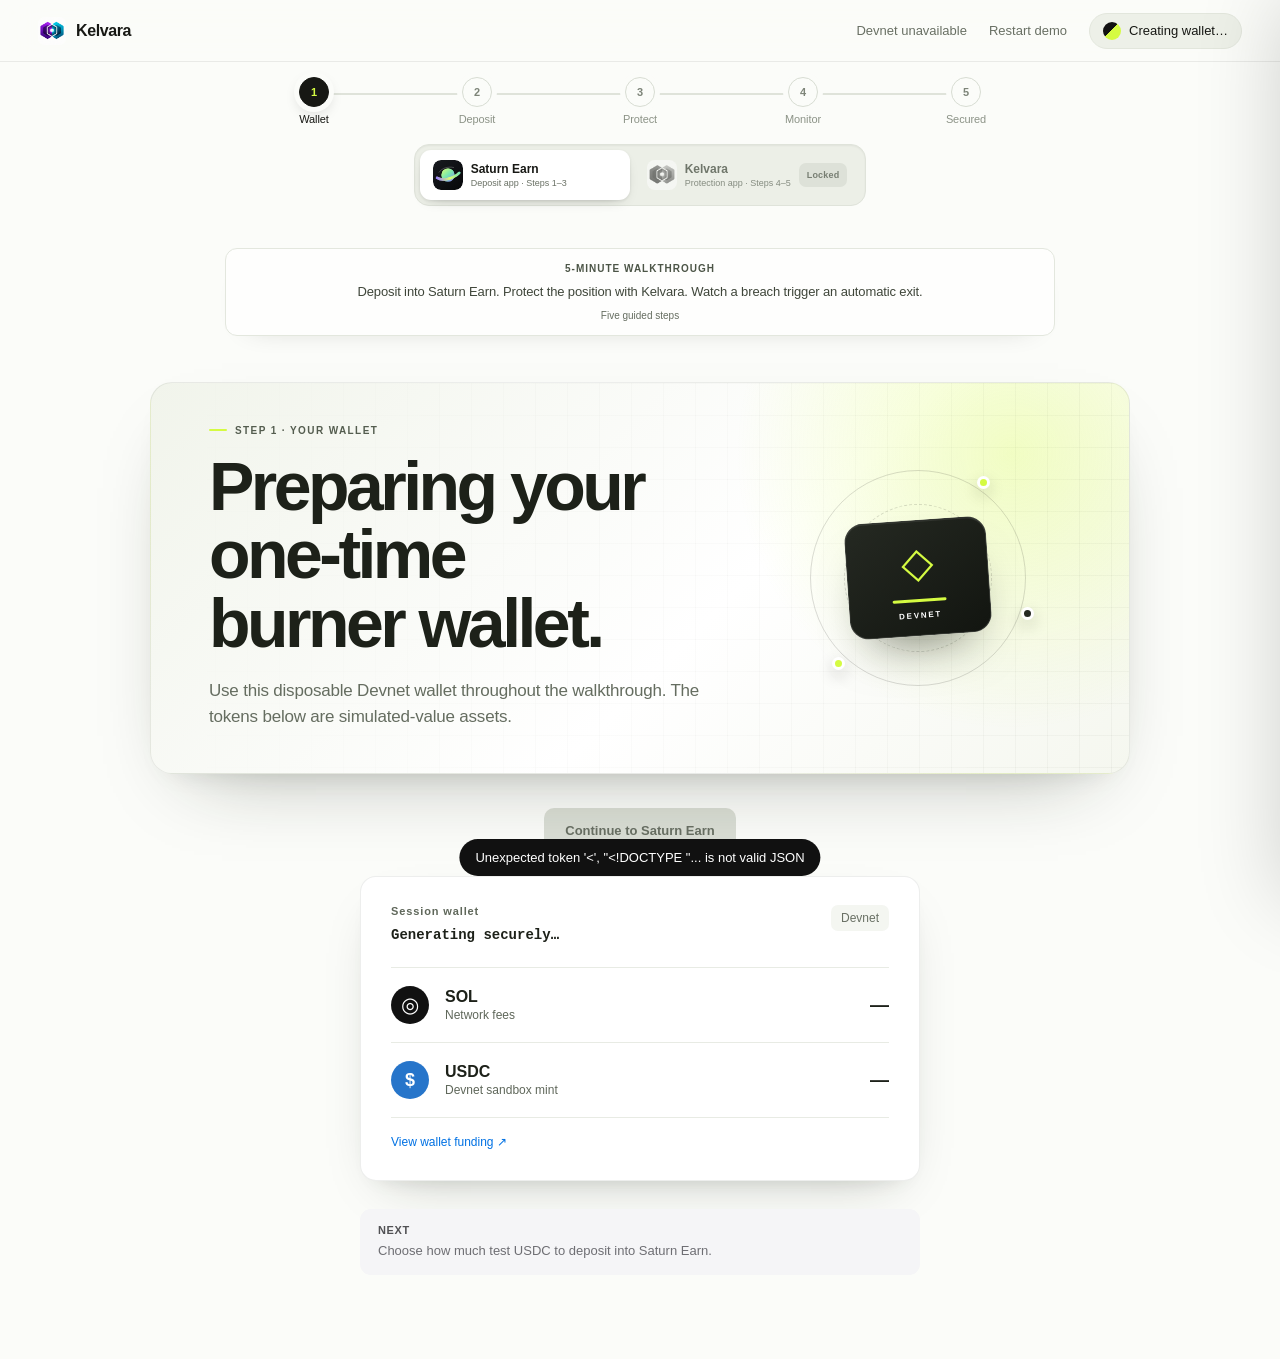
==== demo/index.html @ 3e7f5e69 "feat: integrate Devnet demo and launch app" ====
<!doctype html>
<html lang="en">
<head>
  <meta charset="utf-8"><meta name="viewport" content="width=device-width,initial-scale=1">
  <title>Kelvara — Live Devnet Journey</title>
  <link rel="stylesheet" href="./styles.css"><script src="./solana-web3.js"></script>
</head>
<body>
<header class="topbar">
  <a class="wordmark" href="../" aria-label="Kelvara home"><img class="kelvara-mark" src="./kelvara-icon.png" alt=""><span>Kelvara</span></a>
  <div class="top-actions"><span id="health" class="network"><i></i> Connecting</span><button id="reset" class="quiet">Restart demo</button><button id="wallet-chip" class="wallet-chip" disabled><span class="avatar"></span><span id="chip-address">Creating wallet…</span></button></div>
</header>
<div class="journey" style="--progress:0%"><div class="progress-rail" aria-hidden="true"><i></i></div><span class="journey-step active" data-step="wallet"><em>1</em><b>Wallet</b></span><span class="journey-step" data-step="earn"><em>2</em><b>Deposit</b></span><span class="journey-step" data-step="protect"><em>3</em><b>Protect</b></span><span class="journey-step" data-step="monitor"><em>4</em><b>Monitor</b></span><span class="journey-step" data-step="secured"><em>5</em><b>Secured</b></span></div>
<div class="app-switcher" aria-label="Switch mini app"><button class="app-switch active" data-app="saturn"><img src="./saturn-mark.svg" alt=""><span><b>Saturn Earn</b><small>Deposit app · Steps 1–3</small></span></button><button class="app-switch" data-app="kelvara" disabled><img src="./kelvara-icon.png" alt=""><span><b>Kelvara</b><small>Protection app · Steps 4–5</small></span><i class="switch-lock" aria-label="Locked until deposit">Locked</i></button></div>
<main>
  <section id="stage-wallet" class="stage active">
    <div class="journey-intro"><span>5-minute walkthrough</span><strong>Deposit into Saturn Earn. Protect the position with Kelvara. Watch a breach trigger an automatic exit.</strong><small>Five guided steps</small></div>
    <div class="wallet-hero"><div class="wallet-hero-copy"><div class="eyebrow">STEP 1 · YOUR WALLET</div><h1 id="wallet-title">Preparing your one-time<br>burner wallet.</h1><p id="wallet-lead" class="lead">Use this disposable Devnet wallet throughout the walkthrough. The tokens below are simulated-value assets.</p></div><div class="hero-visual" aria-hidden="true"><div class="visual-orbit orbit-one"></div><div class="visual-orbit orbit-two"></div><div class="wallet-glyph"><span class="glyph-shield">◇</span><i></i><b>DEVNET</b></div><span class="visual-node node-one"></span><span class="visual-node node-two"></span><span class="visual-node node-three"></span></div></div>
    <button id="continue" class="primary wallet-continue" disabled>Continue to Saturn Earn</button>
    <div class="wallet-preview panel">
      <div class="panel-top"><div><span class="label">Session wallet</span><strong id="wallet-address">Generating securely…</strong></div><span class="pill">Devnet</span></div>
      <div class="asset-list"><div class="asset"><span class="token sol">◎</span><div><strong>SOL</strong><small>Network fees</small></div><b id="sol-balance">—</b></div><div class="asset"><span class="token usdc">$</span><div><strong>USDC</strong><small>Devnet sandbox mint</small></div><b id="usdc-balance">—</b></div></div>
      <div class="truth-note"><a id="funding-proof" target="_blank" rel="noopener">View wallet funding ↗</a></div>
    </div>
    <div class="step-guide"><span>Next</span><p>Choose how much test USDC to deposit into Saturn Earn.</p></div>

  </section>

  <section id="stage-earn" class="stage">
    <div class="app-shell saturn">
      <nav><div class="saturn-brand"><img src="./saturn-mark.svg" alt="">Saturn Earn</div><span class="nav-wallet"><span id="saturn-address"></span> · Devnet</span></nav>
      <div class="product-grid"><div class="product-copy"><div class="eyebrow">STEP 2 · CHOOSE A VAULT</div><h1>Put your USDC<br>to work.</h1><p class="lead">Pick an amount. You will review it once before depositing.</p><div class="vault-item"><img src="./saturn-mark.svg" alt=""><div><span>NEW</span><strong>Saturn USDC Earn</strong><small>Flexible vault · simulated yield</small></div><b>7.2%<small>APY</small></b></div><div class="stats"><div><b>7.2%</b><span>Net APY</span></div><div><b>Anytime</b><span>Exit</span></div><div><b>USDC</b><span>Asset</span></div></div><div class="step-guide inline"><span>Next</span><p>Choose your deposit. Kelvara protection comes after.</p></div></div>
      <div class="deposit-card panel"><div class="panel-top"><span class="label">You deposit</span><button id="max" class="text-button">Use max</button></div><div class="amount-row"><input id="deposit-amount" type="number" min="1" max="1000" step="1" value="750"><span>USDC</span></div><div class="balance-line"><span>Available</span><b id="available-usdc">—</b></div><button id="deposit" class="primary full">Review deposit</button><div class="action-explainer"><strong>One signature</strong><p>Moves this amount into the Saturn demo vault. Protection is added separately.</p></div></div></div>
    </div>
  </section>

  <section id="stage-naked" class="stage">
    <div class="saturn-position app-shell saturn"><nav><div class="saturn-brand"><img src="./saturn-mark.svg" alt="">Saturn Earn</div><span class="nav-wallet"><span id="position-wallet-address"></span> · Devnet</span></nav><div class="saturn-position-body"><div class="position-success"><span class="success-ring">✓</span><div><div class="eyebrow">SATURN EARN · POSITION</div><h2>Deposit confirmed</h2><a id="deposit-proof" target="_blank" rel="noopener">View transaction ↗</a></div></div><div class="saturn-position-card panel"><div class="position-head"><div><img class="protocol-logo" src="./saturn-mark.svg" alt=""><span><strong>USDC Earn</strong><small>Flexible vault · Devnet</small></span></div><span class="pill green">Earning</span></div><div class="position-metrics"><div><span>Position</span><b><span id="position-value">750.00</span> USDC</b></div><div><span>Expected APY</span><b>7.2%</b></div><div><span>Protection</span><b>Not added</b></div></div></div><div class="protection-recommendation"><img src="./kelvara-icon.png" alt=""><div><strong>Optional protection</strong><p>Monitor this position and return protected USDC if Saturn’s authority changes.</p></div><button id="skip-protection" class="text-button">Maybe later</button><button id="open-kelvara" class="quiet-button">Open Kelvara</button></div></div></div>
  </section>

  <section id="stage-kelvara" class="stage">
    <div class="app-shell kelvara-app"><aside><div class="wordmark"><img class="kelvara-mark" src="./kelvara-icon.png" alt=""><span>Kelvara</span></div><button class="kelvara-nav selected" data-view="overview">Overview</button><button class="kelvara-nav" data-view="positions">Positions <span class="nav-count">1</span></button><button class="kelvara-nav" data-view="rules">Rules <span class="nav-count">1</span></button><button class="kelvara-nav" data-view="activity">Activity</button><div class="aside-foot">Devnet · Connected</div></aside>
      <div class="kelvara-main"><header><div><span class="eyebrow">CONNECTED PORTFOLIO</span><h2 id="kelvara-view-title">Overview</h2></div><button class="connected" id="kelvara-wallet-button"><i></i><span id="kelvara-address"></span></button></header>
      <div class="kelvara-view active" data-view-panel="overview">
        <div class="portfolio-summary"><div class="summary-primary"><span>Portfolio value</span><strong id="portfolio-value">750.00 USDC</strong><small>1 protocol position on Devnet</small></div><div class="summary-stat"><span>Protected</span><strong id="overview-protected">0.00 USDC</strong></div><div class="summary-stat"><span>Unprotected</span><strong id="overview-unprotected">750.00 USDC</strong></div></div>
        <div class="section-heading"><div><h3>Position discovery</h3><p>Kelvara scans this connected wallet for supported DeFi positions.</p></div><span class="sync-state"><i></i> Synced</span></div>
        <button class="discovered-row" data-open-view="positions"><span class="protocol-cell"><img src="./saturn-mark.svg" alt=""><span><strong>Saturn Earn</strong><small>USDC vault · Devnet</small></span></span><span><small>Balance</small><b id="overview-position-value">750.00 USDC</b></span><span><small>APY</small><b>7.2%</b></span><span id="protect-status" class="pill amber">Unprotected</span><b aria-hidden="true">›</b></button>
        <div id="protection-ready" class="protection-ready hidden"><div><strong>Protection is active.</strong><p>Your rule and exit permission are ready.</p></div><button id="watch-position" class="primary">Watch it in action</button></div>
      </div>
      <div class="kelvara-view" data-view-panel="positions"><div class="section-heading"><div><h3>Discovered positions</h3><p>Positions found in your connected Devnet wallet.</p></div><span class="sync-state"><i></i> 1 found</span></div><article class="position-record panel" data-position-record><div class="position-record-head"><span class="protocol-cell"><img src="./saturn-mark.svg" alt=""><span><strong>Saturn USDC Earn</strong><small>Flexible USDC vault</small></span></span><span id="position-view-status" class="pill amber">Not protected</span></div><div class="position-grid"><div><span>Deposited</span><b id="position-view-amount">750.00 USDC</b></div><div><span>Expected APY</span><b>7.2%</b></div><div><span>Network</span><b>Devnet</b></div><div><span>Wallet</span><b id="position-owner">—</b></div></div><div class="position-action"><div><strong id="protection-state-copy">No protection rule</strong><p>Protect this position against a confirmed authority change.</p></div><button id="activate" class="primary">Activate protection</button></div></article></div>
      <div class="kelvara-view" data-view-panel="rules"><div class="section-heading"><div><h3>Protection rules</h3><p>Conditions Kelvara monitors for your positions.</p></div><span class="pill amber" id="rules-count-state">Draft</span></div><div class="rule-explainer"><strong>What this rule means</strong><p>Saturn has a special authority that can change how its vault works. Kelvara remembers the authority you trusted. If that address changes, Kelvara treats it as danger and returns your full protected deposit.</p></div><div class="rule-record panel"><div class="rule-record-head"><span><i class="rule-dot"></i><span><strong>Authority integrity</strong><small>Saturn USDC Earn</small></span></span><b id="rule-status">Not active</b></div><dl><div><dt>Trigger</dt><dd>Saturn’s current authority no longer matches the trusted address below.</dd></div><div><dt>Monitored authority address</dt><dd><code id="rule-authority">—</code></dd></div><div><dt>Action</dt><dd>Return the full protected USDC amount to your connected wallet.</dd></div><div><dt>Network</dt><dd>Solana Devnet</dd></div></dl><div class="rule-flow"><span>Monitor on-chain</span><i>→</i><span>Confirm change</span><i>→</i><span>Execute exit</span></div></div></div>
      <div class="kelvara-view" data-view-panel="activity"><div class="section-heading"><div><h3>On-chain activity</h3><p>Confirmed transactions for this Devnet burner wallet.</p></div><span id="kelvara-activity-source">Select to load from Solana</span></div><div class="activity-surface panel"><div id="kelvara-activity-list"><p class="empty-activity">Loading confirmed Devnet transactions…</p></div></div></div>
      </div>
    </div>
  </section>

  <section id="stage-protection-review" class="stage protection-review-stage">
    <div class="protection-verifier">
      <img src="./kelvara-icon.png" alt="Kelvara">
      <div class="eyebrow">KELVARA · VERIFY BEFORE SIGNING</div>
      <h1>Confirm what protection<br>will authorize.</h1>
      <p class="lead">Kelvara checks the transaction terms before your wallet signs the encoded Solana transactions.</p>
      <div class="verifier-card panel">
        <div><span>Connected wallet</span><code id="review-connected-wallet">—</code></div>
        <div><span>Position activated</span><b id="review-protected-amount">750.00 USDC</b></div>
        <div><span>Return transaction amount</span><b id="review-return-amount">750.00 USDC</b></div>
        <div><span>Protection duration</span><b>12 months or until you revoke it</b></div>
        <div><span>12-month fee · paid from wallet balance</span><b id="review-fee">7.50 USDC</b></div>
        <div><span>Return wallet</span><code id="review-return-wallet">—</code></div>
        <div><span>Fee treasury</span><a id="review-treasury" target="_blank" rel="noopener">—</a></div>
      </div>
      <div class="verifier-note"><strong>Durable-nonce exit permission</strong><p>Your wallet also pre-signs a specific evacuation transaction. Kelvara can use it only for this position after the monitored rule is breached. The fee transfer is visible in the activation transaction.</p></div>
      <div class="verifier-actions"><button id="cancel-protection" class="quiet-button">Back</button><button id="continue-protection-signing" class="primary">Continue to wallet signature</button></div>
    </div>
  </section>

  <section id="stage-monitor" class="stage timeline-stage">
    <div class="timeline-shell">
      <div class="eyebrow">STEP 4 · MONITORING</div><h1>Your position grows.<br>Kelvara watches.</h1><p class="lead">Each second represents one day. Yield is simulated; the monitoring check is live on Devnet.</p>
      <div class="live-position panel"><div class="timeline-head"><span class="live-dot"><i></i> Monitoring live</span><span id="timeline-day">Day 1</span></div><div class="growth-value"><span id="timeline-value">750.00</span> <small>USDC</small></div><div class="growth-track"><i id="growth-fill"></i></div><div class="timeline-facts"><span><small>Amount protected</small><b id="timeline-principal">750.00 USDC</b></span><span><small>Simulated earnings</small><b id="timeline-yield">+0.00 USDC</b></span><span><small>Saturn status</small><b id="timeline-check">All checks passed</b></span></div></div>
      <div class="monitor-note"><span class="scan-icon">⌁</span><p><strong>You can leave your wallet offline.</strong> The exit activates only if Saturn breaks a monitored rule.</p></div>
    </div>
  </section>

  <section id="stage-incident" class="stage incident-stage">
    <div class="incident-shell"><img class="incident-brand" src="./kelvara-icon.png" alt="Kelvara"><div class="eyebrow danger">SATURN CHANGED ON-CHAIN</div><h1 id="incident-title">A new authority can control the vault.</h1><p id="incident-explanation" class="lead">This was not part of your original deposit. Team did not announce the authority change. Kelvara marked the position unsafe and used your pre-approved exit.</p><div class="incident-evidence"><span><small>Event time</small><b id="incident-time">—</b></span><span><small>Transaction hash</small><code id="incident-hash">—</code></span></div><div class="change-card panel"><div><span>Before</span><b>Known authority</b><code id="known-authority">—</code></div><i>→</i><div><span>Now</span><b class="danger-text">Unexpected authority</b><code id="unexpected-authority">—</code></div></div><small class="scenario-note">Verified from the Devnet scenario capsule.</small><a id="incident-proof" target="_blank" rel="noopener">Verify change ↗</a><button id="open-breach" class="primary">See where your funds went</button></div>
  </section>

  <section id="stage-breach" class="stage breach-stage">
    <div class="breach-shell"><img class="incident-brand secured-brand" src="./kelvara-icon.png" alt="Kelvara"><div class="eyebrow">KELVARA · EXIT COMPLETE</div><h1>Your protected funds<br>are back.</h1><p class="lead">Kelvara detected the change and returned your full protected amount. You did not need to reconnect or sign again.</p><div class="proof-grid"><div class="proof-card"><span>Why Kelvara acted</span><strong id="breach-name">Authority changed</strong><a id="breach-signature" target="_blank" rel="noopener">Detection proof ↗</a></div><div class="proof-card"><span>Returned</span><strong id="secured-amount">750.00 USDC</strong><a id="evacuation-signature" target="_blank" rel="noopener">Exit proof ↗</a></div></div><div class="plain-proof"><strong>No fee was taken during the exit.</strong><p>You paid once when protection started. The full protected amount returned to your wallet.</p></div><button id="reveal-wallet" class="primary">Show my wallet balance</button><div id="returned-wallet" class="returned-wallet hidden"><span class="token usdc">$</span><div><small>Back in your wallet</small><strong id="returned-balance">—</strong><span id="returned-address">—</span></div></div></div>
  </section>
</main>

<aside id="wallet-drawer" class="drawer" aria-hidden="true"><div class="drawer-head"><div><div class="drawer-wallet"><span class="avatar"></span><span><small>THIRD-PARTY SOLANA WALLET</small><b id="drawer-wallet-id">…</b></span></div><h2>Transaction request</h2></div><button id="close-drawer" class="icon-button">×</button></div><div id="drawer-body"></div><div class="drawer-footer"><button id="sign" class="primary full">Confirm</button><p>This wallet signs bytes supplied by the requesting app.</p></div></aside><div id="scrim" class="scrim"></div>
<div id="toast" class="toast"></div>
<script type="module" src="./app.js"></script>
</body></html>
---- demo/styles.css ----
:root{--black:#1d1d1f;--muted:#6e6e73;--line:#d2d2d7;--surface:#f5f5f7;--blue:#0071e3;--blue2:#0077ed;--green:#24a148;--red:#d70015;--amber:#9a6700;--shadow:0 18px 60px rgba(0,0,0,.1);font-family:-apple-system,BlinkMacSystemFont,"SF Pro Text","Helvetica Neue",Arial,sans-serif;color:var(--black);background:#fff;font-synthesis:none}*{box-sizing:border-box}html,body{margin:0;min-height:100%;background:#fff;-webkit-font-smoothing:antialiased}button,input,select{font:inherit}button{cursor:pointer}.topbar{height:56px;display:flex;align-items:center;justify-content:space-between;padding:0 32px;border-bottom:1px solid rgba(0,0,0,.08);background:rgba(255,255,255,.84);backdrop-filter:saturate(180%) blur(20px);position:sticky;top:0;z-index:20}.wordmark{display:flex;align-items:center;gap:10px;color:var(--black);font-weight:600;text-decoration:none;letter-spacing:-.02em}.mark{display:grid;place-items:center;width:28px;height:28px;border-radius:8px;background:#111;color:#d5fb42;font-weight:700;font-size:14px}.top-actions{display:flex;align-items:center;gap:12px}.network,.wallet-chip,.quiet{border:0;background:none;color:var(--muted);font-size:13px}.network{display:flex;align-items:center;gap:7px}.network i,.connected i{width:7px;height:7px;border-radius:50%;background:#a1a1a6}.network.live i,.connected i{background:var(--green);box-shadow:0 0 0 4px rgba(36,161,72,.12)}.wallet-chip{display:flex;align-items:center;gap:8px;padding:7px 12px;background:var(--surface);border-radius:999px;color:var(--black)}.avatar{width:18px;height:18px;border-radius:50%;background:linear-gradient(135deg,#111 0 45%,#d5fb42 45%)}.journey{height:48px;display:flex;align-items:center;justify-content:center;gap:12px;border-bottom:1px solid #eee;background:#fff}.journey-step{font-size:12px;color:#6e6e73;display:flex;gap:6px;align-items:center}.journey-step b{font-weight:500}.journey-step.active,.journey-step.done{color:var(--black)}.journey-step.done{color:var(--green)}.journey>i{width:36px;height:1px;background:#ddd}.app-switcher{display:flex;justify-content:center;gap:8px;padding:10px 16px;border-bottom:1px solid #eee;background:#fafafa}.app-switch{display:flex;align-items:center;gap:8px;padding:7px 14px;border:1px solid #d8d8dc;border-radius:999px;background:#fff;color:#6e6e73;font-size:12px}.app-switch img{width:20px;height:20px;border-radius:6px}.app-switch small{color:#929298}.app-switch.active{border-color:#1d1d1f;background:#1d1d1f;color:#fff}.app-switch:disabled{opacity:.42;cursor:not-allowed}.stage{display:none;min-height:calc(100vh - 154px);padding:76px 24px}.stage.active{display:block;animation:enter .45s cubic-bezier(.22,.61,.36,1)}@keyframes enter{from{opacity:0;transform:translateY(12px)}to{opacity:1;transform:none}}#stage-wallet{text-align:center}.eyebrow{font-size:12px;font-weight:600;letter-spacing:.08em;color:var(--muted);margin-bottom:14px}.eyebrow.danger{color:var(--red)}h1{font-size:clamp(44px,6vw,72px);line-height:1.02;letter-spacing:-.045em;margin:0;font-weight:650}h2{font-size:32px;letter-spacing:-.035em;margin:0}.lead{font-size:19px;line-height:1.5;color:var(--muted);max-width:620px;margin:22px auto 40px;letter-spacing:-.012em}.panel{background:#fff;border-radius:20px;box-shadow:var(--shadow);border:1px solid rgba(0,0,0,.06)}.wallet-preview{width:min(560px,100%);margin:0 auto 28px;text-align:left;padding:26px}.panel-top,.position-head{display:flex;justify-content:space-between;align-items:flex-start}.label{display:block;font-size:11px;font-weight:600;letter-spacing:.08em;color:var(--muted);margin-bottom:8px}.panel-top strong{font-family:"SFMono-Regular",Consolas,monospace;font-size:14px}.pill{font-size:12px;padding:6px 10px;border-radius:999px;background:var(--surface);color:var(--muted)}.pill.green{background:#e8f8ed;color:#147a34}.pill.amber{background:#fff4ce;color:var(--amber)}.asset-list{border-top:1px solid #eee;margin-top:24px}.asset{display:grid;grid-template-columns:42px 1fr auto;gap:12px;align-items:center;padding:18px 0;border-bottom:1px solid #eee}.token{width:38px;height:38px;border-radius:50%;display:grid;place-items:center;font-weight:600}.token.sol{background:#111;color:#fff;font-size:21px}.token.usdc{background:#2775ca;color:#fff;font-size:18px}.asset strong,.asset small{display:block}.asset small{font-size:12px;color:var(--muted);margin-top:2px}.asset>b{font-size:19px}.truth-note{font-size:12px;line-height:1.45;color:var(--muted);padding-top:16px}.primary,.attack{border:0;border-radius:999px;padding:13px 22px;background:var(--blue);color:#fff;font-weight:500;transition:.2s transform,.2s background}.primary:hover{background:var(--blue2);transform:translateY(-1px)}.primary:disabled{opacity:.62;cursor:not-allowed;transform:none}.full{width:100%}.app-shell{width:min(1180px,100%);margin:auto;border:1px solid #ddd;border-radius:22px;overflow:hidden;min-height:650px;box-shadow:0 28px 90px rgba(0,0,0,.1)}.saturn{background:#fafafa}.saturn nav{height:64px;padding:0 28px;display:flex;align-items:center;justify-content:space-between;border-bottom:1px solid #e5e5e5}.saturn-brand{font-weight:650;font-size:17px;display:flex;gap:10px;align-items:center}.saturn-orb{width:22px;height:22px;border:5px solid #5d4aff;border-radius:50%;box-shadow:8px 0 0 -5px #5d4aff}.nav-wallet{font-size:13px;color:var(--muted)}.product-grid{display:grid;grid-template-columns:1.2fr .8fr;gap:80px;align-items:center;padding:90px 8%}.product-copy h1{font-size:58px}.product-copy .lead{margin:20px 0 38px}.stats{display:flex;gap:42px}.stats div{display:flex;flex-direction:column}.stats b{font-size:22px}.stats span{font-size:12px;color:var(--muted);margin-top:5px}.deposit-card{padding:28px}.text-button{border:0;background:none;color:var(--blue);font-size:13px}.amount-row{display:flex;align-items:center;border-bottom:1px solid var(--line);padding:18px 0 15px;margin-bottom:15px}.amount-row input{width:100%;border:0;outline:0;background:none;font-size:42px;font-weight:550;letter-spacing:-.04em}.amount-row span{font-weight:600}.balance-line{display:flex;justify-content:space-between;font-size:13px;color:var(--muted);margin:18px 0 28px}.fine{font-size:11px;line-height:1.5;text-align:center;color:var(--muted);margin:14px 0 0}.naked-wrap{max-width:900px;margin:auto}.position-success{display:flex;gap:18px;align-items:center;margin-bottom:64px}.success-ring{width:52px;height:52px;border-radius:50%;display:grid;place-items:center;background:#e8f8ed;color:var(--green);font-size:24px}.position-success h2{font-size:26px}.position-success a{font-size:13px;color:var(--blue);text-decoration:none}.risk-card{display:grid;grid-template-columns:72px 1fr;gap:28px;padding:46px;background:#fff8f8;border:1px solid #f2c8cc;border-radius:24px}.risk-icon{width:64px;height:64px;border-radius:50%;display:grid;place-items:center;background:var(--red);color:#fff;font-size:30px;font-weight:600}.risk-card h1{font-size:52px}.risk-card p{color:#6f3339;font-size:17px;line-height:1.55;max-width:640px}.risk-facts{display:flex;flex-wrap:wrap;gap:20px;margin:28px 0}.risk-facts span{font-size:13px}.risk-facts i{display:inline-block;width:7px;height:7px;background:var(--red);border-radius:50%;margin-right:7px}.kelvara-app{display:grid;grid-template-columns:190px 1fr;background:#f7f7f8}.kelvara-app aside{background:#111214;color:#fff;padding:24px 18px;display:flex;flex-direction:column;gap:7px}.kelvara-app aside .wordmark{color:#fff;margin:0 8px 28px}.kelvara-app aside a{padding:10px 12px;border-radius:8px;color:#929298;font-size:13px}.kelvara-app aside a.selected{background:#26272a;color:#fff}.aside-foot{margin-top:auto;color:#666;font-size:11px;padding:12px}.kelvara-main{padding:36px;max-width:950px}.kelvara-main>header{display:flex;align-items:center;justify-content:space-between;margin-bottom:30px}.connected{font-size:12px;background:#fff;padding:9px 12px;border-radius:999px;display:flex;gap:8px;align-items:center}.discovery{display:flex;justify-content:space-between;align-items:center;background:#111;color:#fff;padding:16px 18px;border-radius:14px;margin-bottom:16px}.discovery>div{display:flex;align-items:center;gap:12px}.discovery strong,.discovery small{display:block}.discovery small{color:#929298;font-size:11px;margin-top:2px}.scan-icon{width:34px;height:34px;background:#d5fb42;color:#111;border-radius:9px;display:grid;place-items:center;font-size:24px}.position-card{padding:24px}.position-head>div{display:flex;align-items:center;gap:12px}.protocol-logo{width:38px;height:38px;border-radius:10px;background:#5d4aff;color:#fff;display:grid;place-items:center;font-weight:700}.position-head strong,.position-head small{display:block}.position-head small{color:var(--muted);font-size:12px;margin-top:2px}.position-metrics{display:grid;grid-template-columns:repeat(3,1fr);padding:26px 0;border-bottom:1px solid #eee}.position-metrics div{display:flex;flex-direction:column;gap:6px}.position-metrics span{font-size:11px;color:var(--muted)}.position-metrics b{font-size:16px}.protection-copy{display:flex;justify-content:space-between;align-items:center;padding-top:22px}.protection-copy p{margin:5px 0 0;color:var(--muted);font-size:13px;max-width:560px}.exploit-lab{display:flex;align-items:center;justify-content:space-between;background:#fff;margin-top:16px;padding:24px;border-radius:18px;border:1px solid #e6e6e6}.exploit-lab p{color:var(--muted);font-size:13px;max-width:560px}.attack-actions{display:flex;gap:10px}.attack-actions select{border:1px solid var(--line);border-radius:999px;padding:0 14px;background:#fff}.attack{background:#111}.result{margin-top:16px;padding:22px;border-radius:18px;background:#e8f8ed;color:#145d29}.hidden{display:none!important}.drawer{position:fixed;right:0;top:0;width:min(430px,100%);height:100%;background:#fff;z-index:60;box-shadow:-20px 0 80px rgba(0,0,0,.18);padding:26px;transform:translateX(105%);transition:.35s cubic-bezier(.22,.61,.36,1);display:flex;flex-direction:column}.drawer.open{transform:none}.drawer-head{display:flex;justify-content:space-between;align-items:flex-start;padding-bottom:22px;border-bottom:1px solid #eee}.icon-button{border:0;background:var(--surface);border-radius:50%;width:34px;height:34px;font-size:22px}.drawer #drawer-body{flex:1;padding:26px 0;overflow:auto}.review-row{display:flex;justify-content:space-between;padding:14px 0;border-bottom:1px solid #eee;font-size:13px}.review-row span{color:var(--muted)}.review-block{background:var(--surface);border-radius:14px;padding:16px;margin-top:18px}.review-block strong{display:block;font-size:13px}.review-block p{font-size:12px;line-height:1.5;color:var(--muted);margin:6px 0 0}.drawer-footer p{text-align:center;color:var(--muted);font-size:11px}.scrim{position:fixed;inset:0;background:rgba(0,0,0,.25);z-index:50;opacity:0;pointer-events:none;transition:.3s}.scrim.open{opacity:1;pointer-events:auto}.toast{position:fixed;left:50%;bottom:24px;transform:translate(-50%,20px);background:#111;color:#fff;padding:11px 16px;border-radius:999px;font-size:13px;opacity:0;transition:.25s;z-index:80}.toast.show{opacity:1;transform:translate(-50%,0)}@media(max-width:850px){.topbar{padding:0 16px}.journey-step b{display:none}.stage{padding:42px 16px}.product-grid{grid-template-columns:1fr;padding:48px 24px;gap:40px}.kelvara-app{grid-template-columns:1fr}.kelvara-app aside{display:none}.kelvara-main{padding:20px}.position-metrics{grid-template-columns:1fr;gap:18px}.protection-copy,.exploit-lab{align-items:flex-start;flex-direction:column;gap:18px}.risk-card{grid-template-columns:1fr;padding:28px}.risk-card h1{font-size:40px}.stats{gap:22px}.top-actions .network{display:none}}@media(max-width:520px){h1,.product-copy h1{font-size:42px}.wallet-chip{padding:7px}.wallet-chip #chip-address{display:none}.app-shell{border-radius:14px}.product-grid{padding:36px 18px}.stage{padding:28px 12px}.amount-row input{font-size:34px}.attack-actions{width:100%;flex-direction:column}.attack-actions>*{min-height:44px}.kelvara-main>header{align-items:flex-start;gap:14px}.connected{max-width:145px;overflow:hidden}.position-success{align-items:flex-start}.risk-facts{flex-direction:column;gap:10px}}.step-guide{max-width:560px;margin:0 auto 22px;padding:15px 18px;border-radius:14px;background:#f5f5f7;text-align:left}.step-guide span,.action-explainer strong{display:block;font-size:11px;font-weight:650;letter-spacing:.06em;text-transform:uppercase;color:#515154}.step-guide p,.action-explainer p{margin:5px 0 0;color:#6e6e73;font-size:13px;line-height:1.5}.step-guide.inline{margin:32px 0 0;max-width:500px}.step-guide.risk{margin:24px 0;background:#fff;border:1px solid #f1d2d5}.action-explainer{margin-top:18px;padding:15px;background:#f5f5f7;border-radius:12px}.kelvara-explain{margin-top:22px}.truth-note a,.position-success a,.protection-copy a,.incident-shell a,.proof-card a{color:#0071e3;text-decoration:none}.protection-ready{display:flex;align-items:center;justify-content:space-between;gap:20px;margin-top:16px;padding:22px 24px;border-radius:18px;background:#eaf8ee;border:1px solid #cbe9d3}.protection-ready strong,.protection-ready p{display:block;margin:0}.protection-ready p{font-size:13px;color:#46634d;margin-top:5px}.timeline-stage,.incident-stage,.breach-stage{padding-top:58px}.timeline-shell,.incident-shell,.breach-shell{max-width:900px;margin:auto;text-align:center}.timeline-shell h1,.incident-shell h1,.breach-shell h1{font-size:clamp(42px,5vw,64px)}.live-position{padding:28px;text-align:left}.timeline-head{display:flex;justify-content:space-between;align-items:center;color:#6e6e73;font-size:13px}.live-dot{display:flex;align-items:center;gap:8px}.live-dot i{width:8px;height:8px;border-radius:50%;background:#24a148;box-shadow:0 0 0 5px rgba(36,161,72,.12);animation:pulse 1.4s infinite}.growth-value{font-size:64px;font-weight:650;letter-spacing:-.05em;margin:38px 0 22px}.growth-value small{font-size:18px;letter-spacing:0}.growth-track{height:7px;border-radius:99px;background:#e8e8ed;overflow:hidden}.growth-track i{display:block;width:5%;height:100%;background:linear-gradient(90deg,#0071e3,#24a148);border-radius:99px;transition:width .7s}.timeline-facts{display:grid;grid-template-columns:repeat(3,1fr);gap:20px;margin-top:28px}.timeline-facts span{display:flex;flex-direction:column;gap:6px}.timeline-facts small{color:#6e6e73}.monitor-note{display:flex;align-items:center;gap:14px;max-width:650px;margin:24px auto 0;text-align:left}.monitor-note p{color:#6e6e73;font-size:13px}.incident-mark,.secured-icon{width:76px;height:76px;margin:0 auto 24px;border-radius:50%;display:grid;place-items:center;font-size:36px;font-weight:650}.incident-mark{background:#fff0f1;color:#d70015}.secured-icon{background:#e8f8ed;color:#24a148}.change-card{display:grid;grid-template-columns:1fr auto 1fr;align-items:center;gap:26px;max-width:680px;margin:36px auto 18px;padding:26px;text-align:left}.change-card div{display:flex;flex-direction:column;gap:7px}.change-card span,.proof-card span{font-size:11px;color:#6e6e73;text-transform:uppercase;letter-spacing:.06em}.danger-text{color:#d70015}.incident-shell>.primary{display:block;margin:28px auto}.proof-grid{display:grid;grid-template-columns:1fr 1fr;gap:16px;margin:36px 0 16px}.proof-card{display:flex;flex-direction:column;gap:9px;text-align:left;background:#fff;border:1px solid #e5e5e7;border-radius:18px;padding:22px}.proof-card strong{font-size:21px}.plain-proof{text-align:left;background:#f5f5f7;border-radius:16px;padding:20px;margin-bottom:24px}.plain-proof p{color:#6e6e73;font-size:14px;line-height:1.55;margin:7px 0 0}.returned-wallet{display:flex;align-items:center;gap:15px;text-align:left;max-width:540px;margin:24px auto 0;padding:20px;border:1px solid #cbe9d3;background:#f2fbf5;border-radius:18px}.returned-wallet small,.returned-wallet strong,.returned-wallet div>span{display:block}.returned-wallet strong{font-size:25px;margin:3px 0}.returned-wallet div>span{font-family:monospace;font-size:11px;color:#6e6e73;overflow-wrap:anywhere}@keyframes pulse{50%{opacity:.45}}@media(max-width:700px){.timeline-facts,.proof-grid{grid-template-columns:1fr}.growth-value{font-size:48px}.protection-ready{align-items:flex-start;flex-direction:column}.change-card{grid-template-columns:1fr}.change-card>i{transform:rotate(90deg)}.journey{gap:7px}.journey>i{width:18px}}.journey-intro{max-width:760px;margin:-34px auto 52px;padding:22px 28px;display:flex;flex-direction:column;align-items:center;gap:8px;border:1px solid #e5e5e7;border-radius:18px;background:linear-gradient(180deg,#fff,#fafafa);text-align:center}.journey-intro span{font-size:10px;font-weight:700;letter-spacing:.1em;text-transform:uppercase;color:#0071e3}.journey-intro strong{max-width:620px;font-size:16px;line-height:1.5;letter-spacing:-.01em}.journey-intro small{font-size:11px;color:#86868b}.saturn-brand img{width:30px;height:30px;border-radius:9px}.vault-item{display:grid;grid-template-columns:50px 1fr auto;align-items:center;gap:14px;margin:28px 0;padding:16px;background:#111318;color:#fff;border-radius:18px;box-shadow:0 16px 40px rgba(28,24,57,.18)}.vault-item>img{width:50px;height:50px;border-radius:14px}.vault-item div{display:flex;flex-direction:column;gap:3px}.vault-item div>span{width:max-content;padding:2px 6px;border-radius:999px;background:#d9ff72;color:#111;font-size:9px;font-weight:750;letter-spacing:.06em}.vault-item strong{font-size:15px}.vault-item small{font-size:11px;color:#a6a8af}.vault-item>b{font-size:22px;color:#d9ff72;text-align:right}.vault-item>b small{display:block;color:#a6a8af;font-size:9px;letter-spacing:.08em}.protocol-logo{object-fit:cover}.saturn-orb{display:none}@media(max-width:700px){.journey-intro{grid-template-columns:1fr;margin-top:-8px;gap:7px}.journey-intro small{white-space:normal}.vault-item{grid-template-columns:44px 1fr auto}.vault-item>img{width:44px;height:44px}}html,body{max-width:100%;overflow-x:hidden}.wallet-continue{margin:0 auto 24px}.wallet-preview,.panel-top,.panel-top>div{max-width:100%}@media(max-width:520px){#stage-wallet>#continue{position:sticky;bottom:12px;z-index:8;box-shadow:0 8px 28px rgba(0,113,227,.28)}.wallet-preview{width:100%;overflow:hidden}.panel-top strong{font-size:11px}.journey{overflow:hidden}.journey-step{color:#666}.journey>i{background:#aeb0b5}}.kelvara-mark{width:28px;height:28px;border-radius:8px;object-fit:cover}.incident-brand{display:block;width:76px;height:76px;margin:0 auto 24px;border-radius:20px;object-fit:cover;box-shadow:0 12px 30px rgba(76,54,170,.18)}.secured-brand{box-shadow:0 12px 30px rgba(22,154,166,.2)}.change-card code{display:block;margin-top:8px;font:11px/1.4 "SFMono-Regular",Consolas,monospace;color:#555;overflow-wrap:anywhere}.scenario-note{display:block;color:#6e6e73;margin:-4px auto 14px}.wallet-balance{padding:22px;border-radius:18px;background:linear-gradient(145deg,#17181d,#242532);color:#fff}.wallet-balance span,.wallet-balance strong,.wallet-balance code{display:block}.wallet-balance span{font-size:11px;color:#a7a8b0;text-transform:uppercase;letter-spacing:.07em}.wallet-balance strong{font-size:30px;margin:8px 0 12px}.wallet-balance code{font-size:10px;color:#c9cad1;overflow-wrap:anywhere}.activity-title{display:flex;justify-content:space-between;align-items:flex-end;margin:28px 0 10px}.activity-title strong,.activity-title span{display:block}.activity-title strong{font-size:14px}.activity-title span{font-size:10px;color:#6e6e73}.activity-row{display:grid;grid-template-columns:34px 1fr auto 16px;gap:11px;align-items:center;padding:14px 2px;border-bottom:1px solid #eee;color:#1d1d1f;text-decoration:none}.activity-icon{width:30px;height:30px;border-radius:9px;object-fit:cover}.wallet-activity-icon{display:grid;place-items:center;background:#111;color:#fff}.activity-copy strong,.activity-copy small{display:block}.activity-copy small{margin-top:4px;color:#6e6e73;font-size:10px}.activity-amount{font-size:12px}.activity-status{font-size:10px;text-transform:capitalize;color:#147a34}.activity-link{color:#6e6e73}.activity-row span strong,.activity-row span small{display:block}.activity-row span strong{font:12px "SFMono-Regular",Consolas,monospace}.activity-row span small{font-size:10px;color:#6e6e73;margin-top:4px}.activity-row>b{font-size:10px;text-transform:capitalize;color:#147a34}.tx-status{width:8px;height:8px;border-radius:50%;background:#24a148}.tx-status.failed{background:#d70015}.empty-activity{padding:22px;text-align:center;color:#6e6e73;font-size:12px}.drawer-wallet{display:flex;align-items:center;gap:10px;margin-bottom:12px}.drawer-wallet span:last-child{display:flex;flex-direction:column;gap:2px}.drawer-wallet small{font-size:9px;letter-spacing:.09em;color:#6e6e73}.drawer-wallet b{font:12px "SFMono-Regular",Consolas,monospace}.saturn-position{min-height:480px}.saturn-position-body{padding:48px}.saturn-position-body .position-success{margin-bottom:28px}.saturn-position-card{padding:26px}.protection-prompt{position:fixed;inset:0;z-index:45;display:grid;place-items:center;padding:24px;background:rgba(20,20,24,.34);backdrop-filter:blur(7px)}.protection-prompt.dismissed{display:none}.protection-dialog{width:min(620px,100%);display:grid;grid-template-columns:56px 1fr;gap:18px;padding:26px;text-align:left}.protection-dialog>img{width:56px;height:56px;border-radius:15px}.protection-dialog h2{font-size:28px}.protection-dialog p{margin:8px 0 0;color:#6e6e73;line-height:1.5}.prompt-actions{grid-column:1/-1;display:flex;justify-content:flex-end;gap:10px;margin-top:6px}.quiet-button{border:0;border-radius:999px;padding:13px 20px;background:#f1f1f3;color:#1d1d1f}.wallet-error{padding:20px;border-radius:15px;background:#fff4e5;border:1px solid #f1d3a2}.wallet-error strong{display:block;color:#8a4b00}.wallet-error p{margin:8px 0 0;color:#6e542f;font-size:13px;line-height:1.5}@media(max-width:600px){.saturn-position-body{padding:28px 18px}.protection-dialog{grid-template-columns:44px 1fr;padding:20px}.protection-dialog>img{width:44px;height:44px}.prompt-actions{flex-direction:column-reverse}.prompt-actions>*{width:100%}}#stage-kelvara{padding-top:34px}.kelvara-view{display:none}.kelvara-view.active{display:block}.kelvara-nav{display:flex;align-items:center;justify-content:space-between;width:100%;padding:10px 12px;border:0;border-radius:8px;background:transparent;color:#929298;font-size:13px;text-align:left}.kelvara-nav:hover{background:#1d1e21;color:#fff}.kelvara-nav.selected{background:#292a2e;color:#fff}.nav-count{min-width:20px;padding:2px 6px;border-radius:999px;background:#2a2b2f;color:#a7a7ad;font-size:10px;text-align:center}.kelvara-nav.selected .nav-count{background:#d5fb42;color:#111}.portfolio-summary{display:grid;grid-template-columns:1.5fr 1fr 1fr;border:1px solid #e2e2e5;border-radius:18px;background:#fff;overflow:hidden;margin-bottom:34px}.portfolio-summary>div{padding:24px;border-right:1px solid #ececef}.portfolio-summary>div:last-child{border:0}.portfolio-summary span,.portfolio-summary small{display:block;color:#77777e;font-size:11px}.portfolio-summary strong{display:block;margin:9px 0 6px;font-size:20px}.summary-primary strong{font-size:30px;letter-spacing:-.035em}.section-heading{display:flex;justify-content:space-between;align-items:end;margin:0 0 14px}.section-heading h3{margin:0;font-size:17px}.section-heading p{margin:5px 0 0;color:#77777e;font-size:12px}.section-heading>span{font-size:11px;color:#77777e}.sync-state{display:flex;align-items:center;gap:7px}.sync-state i{width:7px;height:7px;border-radius:50%;background:#24a148}.discovered-row{display:grid;grid-template-columns:minmax(220px,1.7fr) 1fr .6fr auto 14px;align-items:center;gap:18px;width:100%;padding:18px 20px;border:1px solid #e2e2e5;border-radius:16px;background:#fff;color:#1d1d1f;text-align:left;transition:border-color .2s,transform .2s}.discovered-row:hover{border-color:#aaa;transform:translateY(-1px)}.discovered-row>span:not(.protocol-cell) small,.discovered-row>span:not(.protocol-cell) b{display:block}.discovered-row small{font-size:10px;color:#77777e}.discovered-row b{margin-top:4px;font-size:13px}.protocol-cell{display:flex;align-items:center;gap:12px}.protocol-cell img{width:38px;height:38px;border-radius:10px}.protocol-cell strong,.protocol-cell small{display:block}.protocol-cell small{margin-top:3px}.position-record,.rule-record,.activity-surface{padding:0;overflow:hidden;box-shadow:none}.position-record-head,.position-action{display:flex;align-items:center;justify-content:space-between;padding:20px 22px}.position-record-head{border-bottom:1px solid #ececef}.position-grid{display:grid;grid-template-columns:repeat(4,1fr);padding:22px}.position-grid div{display:flex;flex-direction:column;gap:7px}.position-grid span{font-size:10px;color:#77777e}.position-grid b{font-size:13px}.position-action{border-top:1px solid #ececef;background:#fafafa}.position-action strong,.position-action p{display:block;margin:0}.position-action p{margin-top:4px;color:#77777e;font-size:11px}.rule-record-head{display:flex;align-items:center;justify-content:space-between;padding:20px 22px;border-bottom:1px solid #ececef}.rule-record-head>span{display:flex;align-items:center;gap:12px}.rule-record-head strong,.rule-record-head small{display:block}.rule-record-head small{margin-top:3px;color:#77777e;font-size:10px}.rule-record-head>b{font-size:11px;color:#9a6700}.rule-dot{width:10px;height:10px;border-radius:50%;background:#e7a900;box-shadow:0 0 0 5px #fff5ce}.rule-record dl{margin:0;padding:8px 22px}.rule-record dl>div{display:grid;grid-template-columns:120px 1fr;padding:14px 0;border-bottom:1px solid #eee}.rule-record dt{font-size:11px;color:#77777e}.rule-record dd{margin:0;font-size:12px}.rule-flow{display:flex;align-items:center;justify-content:center;gap:14px;padding:18px;background:#fafafa;font-size:11px}.rule-flow i{color:#aaa}.activity-surface{padding:10px 22px}.protection-recommendation{display:grid;grid-template-columns:38px 1fr auto auto;align-items:center;gap:14px;margin-top:18px;padding:14px 16px;border:1px solid #e3e3e6;border-radius:14px;background:#fff}.protection-recommendation img{width:38px;height:38px;border-radius:10px}.protection-recommendation strong,.protection-recommendation p{display:block;margin:0}.protection-recommendation p{margin-top:3px;color:#77777e;font-size:11px}.protection-recommendation .quiet-button{padding:10px 15px;background:#111;color:#fff;font-size:12px}@media(max-width:850px){.kelvara-app{display:flex;flex-direction:column}.kelvara-app aside{display:flex;flex-direction:row;overflow-x:auto;padding:10px;background:#111214}.kelvara-app aside .wordmark,.kelvara-app .aside-foot{display:none}.kelvara-nav{width:auto;min-width:max-content;padding:10px 13px}.portfolio-summary{grid-template-columns:1fr 1fr}.summary-primary{grid-column:1/-1}.portfolio-summary>div{border-bottom:1px solid #ececef}.discovered-row{grid-template-columns:1fr auto}.discovered-row>span:nth-child(2),.discovered-row>span:nth-child(3){display:none}.position-grid{grid-template-columns:1fr 1fr;gap:20px}.protection-recommendation{grid-template-columns:38px 1fr}.protection-recommendation button{width:100%}}@media(max-width:520px){.kelvara-main{padding:20px 14px}.portfolio-summary strong{font-size:17px}.summary-primary strong{font-size:26px}.position-grid{grid-template-columns:1fr}.position-action,.section-heading{align-items:flex-start;gap:14px}.position-action{flex-direction:column}.rule-record dl>div{grid-template-columns:1fr;gap:6px}.rule-flow{align-items:flex-start;flex-direction:column}.rule-flow i{transform:rotate(90deg)}.protection-recommendation{align-items:start}.protection-recommendation .text-button{grid-column:1/-1}.protection-recommendation .quiet-button{grid-column:1/-1}}.rule-explainer{margin-bottom:16px;padding:16px 18px;border:1px solid #dfe8ff;border-radius:14px;background:#f6f9ff}.rule-explainer strong{font-size:13px}.rule-explainer p{margin:6px 0 0;color:#5f6470;font-size:12px;line-height:1.55}.rule-record code{font:11px/1.5 "SFMono-Regular",Consolas,monospace;overflow-wrap:anywhere}.protection-review-stage{padding-top:42px;background:#f5f5f7}.protection-verifier{width:min(760px,100%);margin:auto;text-align:center}.protection-verifier>img{width:58px;height:58px;border-radius:16px;margin-bottom:16px}.protection-verifier h1{font-size:44px}.protection-verifier .lead{font-size:16px;margin:16px auto 26px}.verifier-card{padding:8px 24px;text-align:left;box-shadow:0 14px 50px rgba(0,0,0,.08)}.verifier-card>div{display:grid;grid-template-columns:220px 1fr;gap:20px;padding:15px 0;border-bottom:1px solid #eee}.verifier-card>div:last-child{border:0}.verifier-card span{font-size:12px;color:#6e6e73}.verifier-card b,.verifier-card code,.verifier-card a{font-size:12px;overflow-wrap:anywhere}.verifier-card a{color:#0071e3;text-decoration:none}.verifier-note{margin:16px 0;padding:16px 18px;border:1px solid #d8d8dc;border-radius:14px;background:#fff;text-align:left}.verifier-note strong{font-size:13px}.verifier-note p{margin:6px 0 0;color:#6e6e73;font-size:12px;line-height:1.5}.verifier-actions{display:flex;justify-content:flex-end;gap:10px}.verifier-actions .quiet-button{padding:13px 22px}@media(max-width:600px){.protection-verifier h1{font-size:36px}.verifier-card>div{grid-template-columns:1fr;gap:5px}.verifier-actions{flex-direction:column-reverse}.verifier-actions>*{width:100%}}/* 2026 visual system: institutional onboarding */
:root{--black:#171814;--ink:#1d2119;--muted:#697064;--line:#e1e5dc;--surface:#f4f6f1;--blue:#252922;--blue2:#11130f;--lime:#d5fb42;--green:#278747;--shadow:0 22px 54px -28px rgba(24,32,18,.28),0 10px 22px -18px rgba(24,32,18,.2);font-family:Inter,"SF Pro Text",-apple-system,BlinkMacSystemFont,"Segoe UI",sans-serif;font-feature-settings:"cv01","ss03"}body{color:var(--ink);background:#fbfcf9}.topbar{height:62px;padding:0 38px;background:rgba(251,252,249,.88);border-color:rgba(30,35,26,.08)}.wordmark{font-weight:600;letter-spacing:-.025em}.kelvara-mark{border-radius:7px}.quiet{padding:8px 10px;border-radius:8px}.quiet:hover{background:#eef1e9;color:var(--ink)}.wallet-chip{padding:8px 13px;background:#edf0e8;border:1px solid #e2e6dc}.journey{position:relative;height:82px;max-width:760px;margin:auto;padding:12px 18px 17px;justify-content:space-between;gap:0;border:0;background:transparent}.progress-rail{position:absolute;z-index:0;left:57px;right:57px;top:31px;height:2px;border-radius:9px;background:#dfe3da;overflow:hidden}.progress-rail i{display:block;width:var(--progress);height:100%;border-radius:9px;background:#252922;transition:width .45s cubic-bezier(.22,.61,.36,1)}.journey-step{position:relative;z-index:1;display:flex;flex-direction:column;gap:6px;align-items:center;min-width:72px;color:#8c9387;font-size:11px}.journey-step em{display:grid;place-items:center;width:30px;height:30px;border:1px solid #d8ddd3;border-radius:50%;background:#fbfcf9;color:#7d8478;font-style:normal;font-size:11px;font-weight:600;box-shadow:0 0 0 5px #fbfcf9;transition:.25s}.journey-step b{font-weight:510;letter-spacing:-.01em}.journey-step.active{color:#171814}.journey-step.active em{border-color:#171814;background:#171814;color:#d5fb42;box-shadow:0 0 0 5px #fbfcf9,0 5px 14px rgba(23,24,20,.18)}.journey-step.done{color:#3d4438}.journey-step.done em{border-color:#d5fb42;background:#d5fb42;color:#171814}.app-switcher{position:relative;width:max-content;max-width:calc(100% - 32px);margin:0 auto 2px;padding:5px;gap:4px;border:1px solid #dfe3da;border-radius:15px;background:#ecefe7;box-shadow:inset 0 1px 2px rgba(23,24,20,.05)}.app-switch{position:relative;min-width:210px;justify-content:flex-start;padding:10px 13px;border:0;border-radius:11px;background:transparent;color:#62685e;text-align:left;transition:background .24s,box-shadow .24s,color .24s}.app-switch img{width:30px;height:30px;border-radius:8px}.app-switch>span{display:flex;flex-direction:column;gap:2px}.app-switch b{font-size:12px;font-weight:600}.app-switch small{font-size:9px;color:#888f82}.app-switch.active{background:#fff;color:#171814;box-shadow:0 5px 16px -10px rgba(23,24,20,.45),0 1px 3px rgba(23,24,20,.08)}.app-switch.active small{color:#697064}.app-switch:disabled{opacity:1;color:#93998e;cursor:not-allowed}.app-switch:disabled img{filter:grayscale(1);opacity:.55}.switch-lock{display:grid;place-items:center;width:22px;height:22px;margin-left:auto;border-radius:7px;background:#dde1d8;color:#777e72;font-size:12px;font-style:normal}.app-switch:not(:disabled) .switch-lock{display:none}.stage{min-height:calc(100vh - 208px);padding:62px 24px}.eyebrow{margin-bottom:16px;color:#545d4f;font-size:10px;font-weight:650;letter-spacing:.14em}.eyebrow:before{display:inline-block;width:18px;height:2px;margin:0 8px 3px 0;border-radius:9px;background:#d5fb42;content:""}h1{font-size:clamp(45px,5.5vw,68px);font-weight:560;line-height:1.01;letter-spacing:-.052em}h2{font-weight:560;letter-spacing:-.038em}.lead{color:#737a6e;font-size:17px;line-height:1.58}.journey-intro{max-width:830px;margin:-22px auto 46px;padding:14px 20px;border:1px solid #e3e7de;border-radius:12px;background:rgba(255,255,255,.72);box-shadow:0 12px 30px -26px rgba(23,24,20,.3)}.journey-intro span{color:#4c5547}.journey-intro strong{font-size:13px;font-weight:510}.journey-intro small{font-size:10px}.wallet-hero{position:relative;display:grid;grid-template-columns:minmax(0,1.25fr) minmax(280px,.75fr);gap:44px;align-items:center;width:min(980px,100%);margin:0 auto 34px;padding:52px 58px;overflow:hidden;border:1px solid rgba(36,42,31,.08);border-radius:22px;background:radial-gradient(circle at 88% 18%,rgba(213,251,66,.3),transparent 30%),linear-gradient(135deg,#f1f4eb 0%,#fff 58%,#f5f7ef 100%);box-shadow:0 34px 80px -44px rgba(24,32,18,.4),0 12px 30px -24px rgba(24,32,18,.22);text-align:left}.wallet-hero:before{position:absolute;inset:0;background-image:linear-gradient(rgba(31,38,27,.035) 1px,transparent 1px),linear-gradient(90deg,rgba(31,38,27,.035) 1px,transparent 1px);background-size:32px 32px;mask-image:linear-gradient(90deg,transparent,black);content:"";pointer-events:none}.wallet-hero-copy{position:relative;z-index:2}.wallet-hero .lead{max-width:540px;margin:20px 0 0}.hero-visual{position:relative;z-index:1;width:270px;height:270px;margin:auto}.visual-orbit{position:absolute;inset:12px;border:1px solid rgba(37,41,34,.16);border-radius:50%}.orbit-two{inset:46px;border-style:dashed;transform:rotate(28deg)}.wallet-glyph{position:absolute;inset:72px 55px;display:flex;flex-direction:column;align-items:center;justify-content:center;border:1px solid rgba(255,255,255,.14);border-radius:19px;background:linear-gradient(145deg,#252922,#121510);color:#fff;box-shadow:0 28px 48px -24px rgba(14,18,11,.55),inset 0 1px rgba(255,255,255,.08);transform:rotate(-4deg)}.glyph-shield{display:grid;place-items:center;width:48px;height:54px;color:#d5fb42;font-size:42px;line-height:1}.wallet-glyph i{width:54px;height:3px;margin:9px 0;border-radius:9px;background:#d5fb42}.wallet-glyph b{font-size:8px;letter-spacing:.22em}.visual-node{position:absolute;width:13px;height:13px;border:3px solid #fff;border-radius:50%;background:#d5fb42;box-shadow:0 6px 16px rgba(23,24,20,.2)}.node-one{top:18px;right:48px}.node-two{bottom:28px;left:34px}.node-three{right:4px;bottom:78px;background:#252922}.panel{border-color:rgba(33,40,28,.08);border-radius:16px;box-shadow:var(--shadow)}.wallet-preview{padding:28px 30px}.primary,.attack{min-height:44px;padding:12px 21px;border-radius:10px;background:#252922;color:#fff;font-size:13px;font-weight:560;box-shadow:0 10px 20px -14px rgba(23,24,20,.5)}.primary:hover{background:#11130f;box-shadow:0 14px 26px -15px rgba(23,24,20,.65)}.primary:focus-visible,.app-switch:focus-visible,.wallet-chip:focus-visible{outline:3px solid rgba(213,251,66,.72);outline-offset:2px}.pill{border-radius:7px}.app-shell{border-color:rgba(31,37,26,.1);border-radius:18px;box-shadow:0 34px 84px -45px rgba(24,32,18,.42)}.deposit-card,.position-card{border-radius:16px}.protection-recommendation,.discovered-row,.rule-explainer{border-radius:12px}.quiet-button{border-radius:10px}.portfolio-summary{border-radius:14px}.verifier-card{border-radius:16px}.step-guide{border-radius:11px}.asset-list{border-color:#e8ebe4}.asset{border-color:#e8ebe4}
@media(max-width:760px){.topbar{padding:0 16px}.journey{height:72px;padding-inline:8px}.progress-rail{left:39px;right:39px;top:26px}.journey-step{min-width:54px}.journey-step em{width:26px;height:26px;box-shadow:0 0 0 4px #fbfcf9}.journey-step.active em{box-shadow:0 0 0 4px #fbfcf9}.app-switcher{width:calc(100% - 24px)}.app-switch{min-width:0;flex:1}.app-switch small{display:none}.wallet-hero{grid-template-columns:1fr;padding:38px 28px}.hero-visual{width:220px;height:220px}.journey-intro{margin-top:-10px}.stage{padding:40px 14px}}@media(max-width:520px){.journey-step b{font-size:9px}.app-switch{padding:9px}.app-switch img{width:26px;height:26px}.wallet-hero{padding:32px 20px;border-radius:16px}.hero-visual{display:none}.wallet-hero h1{font-size:40px}.journey-intro{display:none}}
.switch-lock{width:auto;min-width:48px;height:24px;padding:0 8px;font-size:9px;font-weight:600;letter-spacing:.02em}.app-switch:disabled{color:#6f766a}.app-switch:disabled small{color:#858c80}.primary:disabled{background:#d9ddd4;color:#686f63;opacity:1;box-shadow:none}.wallet-hero{padding-block:42px}.hero-visual{width:240px;height:240px}.wallet-glyph{inset:62px 49px}.journey-intro strong{color:#3f463a}.journey-intro small,.wallet-hero .lead{color:#656d60}.wallet-preview .label,.wallet-preview .asset small{color:#5f675a}.wallet-chip{max-width:260px}.wallet-chip #chip-address{overflow:hidden;text-overflow:ellipsis;white-space:nowrap}@media(max-width:850px){.journey-step b{display:block}}@media(max-width:520px){.journey-step{min-width:48px}.journey-step b{display:block;font-size:8px}.switch-lock{display:none}.app-switch>span{min-width:0}.app-switch b{white-space:nowrap}.wallet-chip{max-width:48px}}.incident-evidence{display:grid;grid-template-columns:.65fr 1.35fr;gap:12px;max-width:680px;margin:0 auto 18px;text-align:left}.incident-evidence>span{min-width:0;padding:14px 16px;border:1px solid #e1e5dc;border-radius:11px;background:#fff}.incident-evidence small,.incident-evidence b,.incident-evidence code{display:block}.incident-evidence small{margin-bottom:6px;color:#697064;font-size:10px;text-transform:uppercase;letter-spacing:.08em}.incident-evidence b{font-size:12px}.incident-evidence code{overflow-wrap:anywhere;font-size:10px;line-height:1.45}@media(max-width:600px){.incident-evidence{grid-template-columns:1fr}}@media(prefers-reduced-motion:reduce){*{animation:none!important;transition:none!important}}
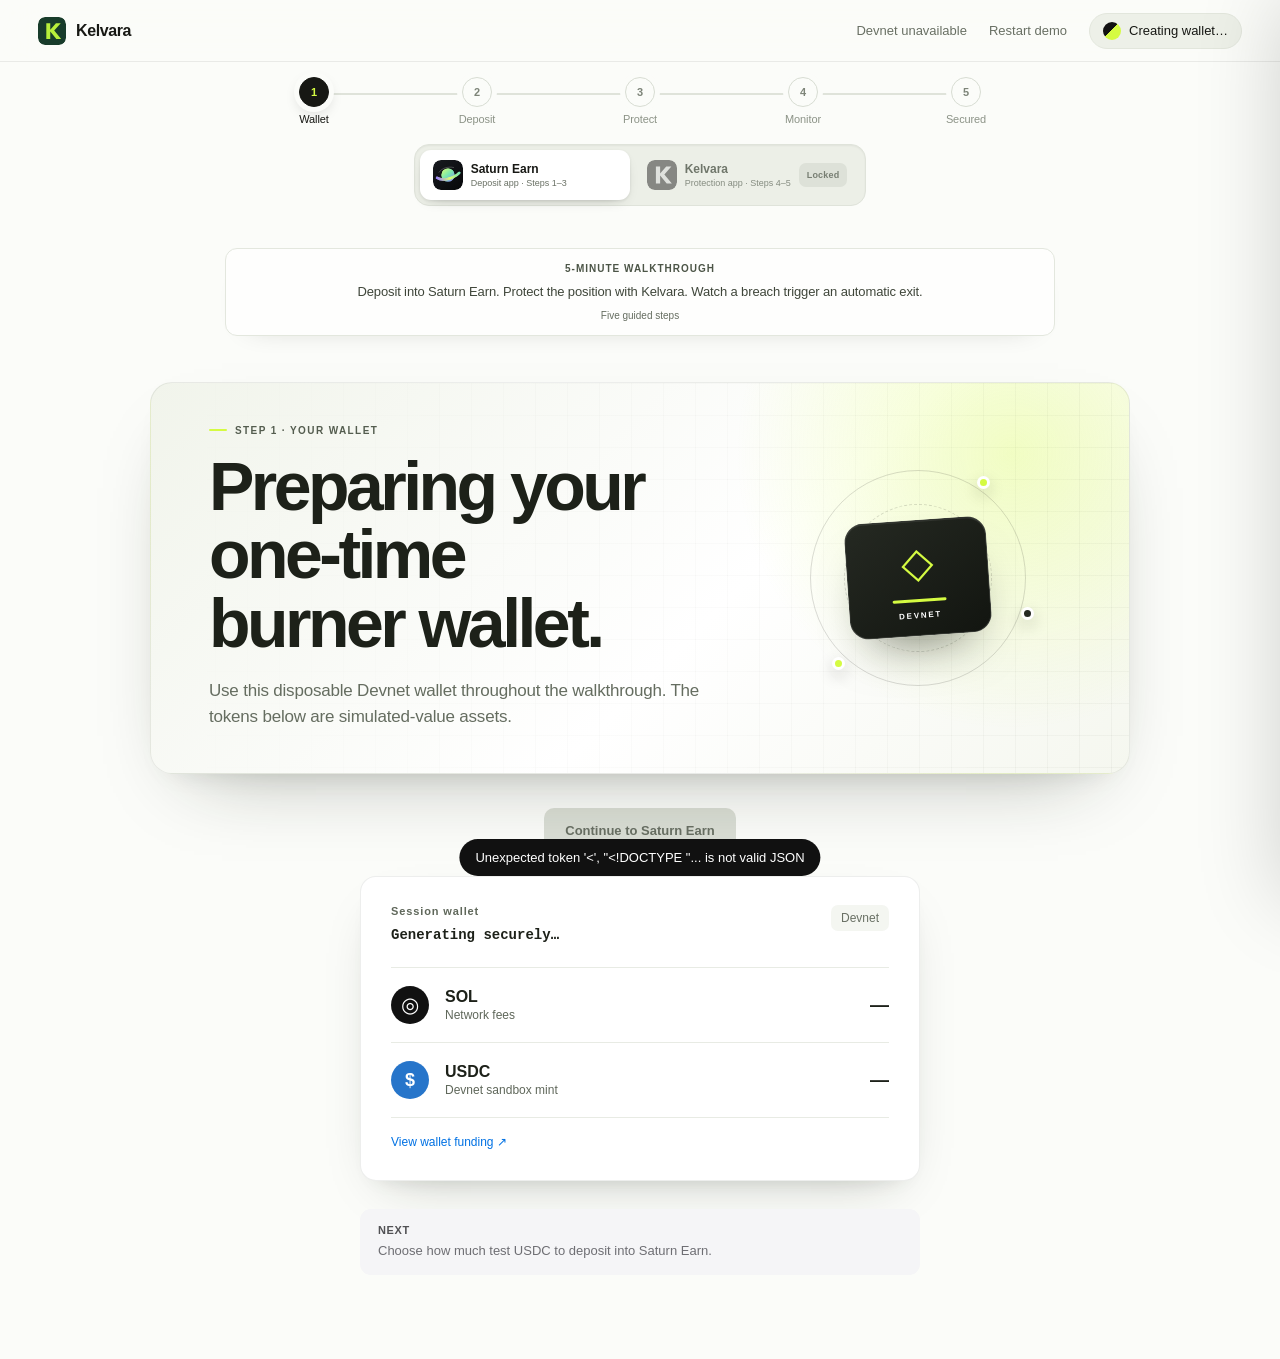
==== commit 7cae79b1: "feat: add demo launch CTA and shared Kelvara mark" ====
--- a/demo/index.html
+++ b/demo/index.html
@@ -3,15 +3,16 @@
 <head>
   <meta charset="utf-8"><meta name="viewport" content="width=device-width,initial-scale=1">
   <title>Kelvara — Live Devnet Journey</title>
+  <link rel="icon" href="./kelvara.svg" type="image/svg+xml">
   <link rel="stylesheet" href="./styles.css"><script src="./solana-web3.js"></script>
 </head>
 <body>
 <header class="topbar">
-  <a class="wordmark" href="../" aria-label="Kelvara home"><img class="kelvara-mark" src="./kelvara-icon.png" alt=""><span>Kelvara</span></a>
+  <a class="wordmark" href="../" aria-label="Kelvara home"><img class="kelvara-mark" src="./kelvara.svg" alt=""><span>Kelvara</span></a>
   <div class="top-actions"><span id="health" class="network"><i></i> Connecting</span><button id="reset" class="quiet">Restart demo</button><button id="wallet-chip" class="wallet-chip" disabled><span class="avatar"></span><span id="chip-address">Creating wallet…</span></button></div>
 </header>
 <div class="journey" style="--progress:0%"><div class="progress-rail" aria-hidden="true"><i></i></div><span class="journey-step active" data-step="wallet"><em>1</em><b>Wallet</b></span><span class="journey-step" data-step="earn"><em>2</em><b>Deposit</b></span><span class="journey-step" data-step="protect"><em>3</em><b>Protect</b></span><span class="journey-step" data-step="monitor"><em>4</em><b>Monitor</b></span><span class="journey-step" data-step="secured"><em>5</em><b>Secured</b></span></div>
-<div class="app-switcher" aria-label="Switch mini app"><button class="app-switch active" data-app="saturn"><img src="./saturn-mark.svg" alt=""><span><b>Saturn Earn</b><small>Deposit app · Steps 1–3</small></span></button><button class="app-switch" data-app="kelvara" disabled><img src="./kelvara-icon.png" alt=""><span><b>Kelvara</b><small>Protection app · Steps 4–5</small></span><i class="switch-lock" aria-label="Locked until deposit">Locked</i></button></div>
+<div class="app-switcher" aria-label="Switch mini app"><button class="app-switch active" data-app="saturn"><img src="./saturn-mark.svg" alt=""><span><b>Saturn Earn</b><small>Deposit app · Steps 1–3</small></span></button><button class="app-switch" data-app="kelvara" disabled><img src="./kelvara.svg" alt=""><span><b>Kelvara</b><small>Protection app · Steps 4–5</small></span><i class="switch-lock" aria-label="Locked until deposit">Locked</i></button></div>
 <main>
   <section id="stage-wallet" class="stage active">
     <div class="journey-intro"><span>5-minute walkthrough</span><strong>Deposit into Saturn Earn. Protect the position with Kelvara. Watch a breach trigger an automatic exit.</strong><small>Five guided steps</small></div>
@@ -35,11 +36,11 @@
   </section>
 
   <section id="stage-naked" class="stage">
-    <div class="saturn-position app-shell saturn"><nav><div class="saturn-brand"><img src="./saturn-mark.svg" alt="">Saturn Earn</div><span class="nav-wallet"><span id="position-wallet-address"></span> · Devnet</span></nav><div class="saturn-position-body"><div class="position-success"><span class="success-ring">✓</span><div><div class="eyebrow">SATURN EARN · POSITION</div><h2>Deposit confirmed</h2><a id="deposit-proof" target="_blank" rel="noopener">View transaction ↗</a></div></div><div class="saturn-position-card panel"><div class="position-head"><div><img class="protocol-logo" src="./saturn-mark.svg" alt=""><span><strong>USDC Earn</strong><small>Flexible vault · Devnet</small></span></div><span class="pill green">Earning</span></div><div class="position-metrics"><div><span>Position</span><b><span id="position-value">750.00</span> USDC</b></div><div><span>Expected APY</span><b>7.2%</b></div><div><span>Protection</span><b>Not added</b></div></div></div><div class="protection-recommendation"><img src="./kelvara-icon.png" alt=""><div><strong>Optional protection</strong><p>Monitor this position and return protected USDC if Saturn’s authority changes.</p></div><button id="skip-protection" class="text-button">Maybe later</button><button id="open-kelvara" class="quiet-button">Open Kelvara</button></div></div></div>
+    <div class="saturn-position app-shell saturn"><nav><div class="saturn-brand"><img src="./saturn-mark.svg" alt="">Saturn Earn</div><span class="nav-wallet"><span id="position-wallet-address"></span> · Devnet</span></nav><div class="saturn-position-body"><div class="position-success"><span class="success-ring">✓</span><div><div class="eyebrow">SATURN EARN · POSITION</div><h2>Deposit confirmed</h2><a id="deposit-proof" target="_blank" rel="noopener">View transaction ↗</a></div></div><div class="saturn-position-card panel"><div class="position-head"><div><img class="protocol-logo" src="./saturn-mark.svg" alt=""><span><strong>USDC Earn</strong><small>Flexible vault · Devnet</small></span></div><span class="pill green">Earning</span></div><div class="position-metrics"><div><span>Position</span><b><span id="position-value">750.00</span> USDC</b></div><div><span>Expected APY</span><b>7.2%</b></div><div><span>Protection</span><b>Not added</b></div></div></div><div class="protection-recommendation"><img src="./kelvara.svg" alt=""><div><strong>Optional protection</strong><p>Monitor this position and return protected USDC if Saturn’s authority changes.</p></div><button id="skip-protection" class="text-button">Maybe later</button><button id="open-kelvara" class="quiet-button">Open Kelvara</button></div></div></div>
   </section>
 
   <section id="stage-kelvara" class="stage">
-    <div class="app-shell kelvara-app"><aside><div class="wordmark"><img class="kelvara-mark" src="./kelvara-icon.png" alt=""><span>Kelvara</span></div><button class="kelvara-nav selected" data-view="overview">Overview</button><button class="kelvara-nav" data-view="positions">Positions <span class="nav-count">1</span></button><button class="kelvara-nav" data-view="rules">Rules <span class="nav-count">1</span></button><button class="kelvara-nav" data-view="activity">Activity</button><div class="aside-foot">Devnet · Connected</div></aside>
+    <div class="app-shell kelvara-app"><aside><div class="wordmark"><img class="kelvara-mark" src="./kelvara.svg" alt=""><span>Kelvara</span></div><button class="kelvara-nav selected" data-view="overview">Overview</button><button class="kelvara-nav" data-view="positions">Positions <span class="nav-count">1</span></button><button class="kelvara-nav" data-view="rules">Rules <span class="nav-count">1</span></button><button class="kelvara-nav" data-view="activity">Activity</button><div class="aside-foot">Devnet · Connected</div></aside>
       <div class="kelvara-main"><header><div><span class="eyebrow">CONNECTED PORTFOLIO</span><h2 id="kelvara-view-title">Overview</h2></div><button class="connected" id="kelvara-wallet-button"><i></i><span id="kelvara-address"></span></button></header>
       <div class="kelvara-view active" data-view-panel="overview">
         <div class="portfolio-summary"><div class="summary-primary"><span>Portfolio value</span><strong id="portfolio-value">750.00 USDC</strong><small>1 protocol position on Devnet</small></div><div class="summary-stat"><span>Protected</span><strong id="overview-protected">0.00 USDC</strong></div><div class="summary-stat"><span>Unprotected</span><strong id="overview-unprotected">750.00 USDC</strong></div></div>
@@ -56,7 +57,7 @@
 
   <section id="stage-protection-review" class="stage protection-review-stage">
     <div class="protection-verifier">
-      <img src="./kelvara-icon.png" alt="Kelvara">
+      <img src="./kelvara.svg" alt="Kelvara">
       <div class="eyebrow">KELVARA · VERIFY BEFORE SIGNING</div>
       <h1>Confirm what protection<br>will authorize.</h1>
       <p class="lead">Kelvara checks the transaction terms before your wallet signs the encoded Solana transactions.</p>
@@ -83,11 +84,11 @@
   </section>
 
   <section id="stage-incident" class="stage incident-stage">
-    <div class="incident-shell"><img class="incident-brand" src="./kelvara-icon.png" alt="Kelvara"><div class="eyebrow danger">SATURN CHANGED ON-CHAIN</div><h1 id="incident-title">A new authority can control the vault.</h1><p id="incident-explanation" class="lead">This was not part of your original deposit. Team did not announce the authority change. Kelvara marked the position unsafe and used your pre-approved exit.</p><div class="incident-evidence"><span><small>Event time</small><b id="incident-time">—</b></span><span><small>Transaction hash</small><code id="incident-hash">—</code></span></div><div class="change-card panel"><div><span>Before</span><b>Known authority</b><code id="known-authority">—</code></div><i>→</i><div><span>Now</span><b class="danger-text">Unexpected authority</b><code id="unexpected-authority">—</code></div></div><small class="scenario-note">Verified from the Devnet scenario capsule.</small><a id="incident-proof" target="_blank" rel="noopener">Verify change ↗</a><button id="open-breach" class="primary">See where your funds went</button></div>
+    <div class="incident-shell"><img class="incident-brand" src="./kelvara.svg" alt="Kelvara"><div class="eyebrow danger">SATURN CHANGED ON-CHAIN</div><h1 id="incident-title">A new authority can control the vault.</h1><p id="incident-explanation" class="lead">This was not part of your original deposit. Team did not announce the authority change. Kelvara marked the position unsafe and used your pre-approved exit.</p><div class="incident-evidence"><span><small>Event time</small><b id="incident-time">—</b></span><span><small>Transaction hash</small><code id="incident-hash">—</code></span></div><div class="change-card panel"><div><span>Before</span><b>Known authority</b><code id="known-authority">—</code></div><i>→</i><div><span>Now</span><b class="danger-text">Unexpected authority</b><code id="unexpected-authority">—</code></div></div><small class="scenario-note">Verified from the Devnet scenario capsule.</small><a id="incident-proof" target="_blank" rel="noopener">Verify change ↗</a><button id="open-breach" class="primary">See where your funds went</button></div>
   </section>
 
   <section id="stage-breach" class="stage breach-stage">
-    <div class="breach-shell"><img class="incident-brand secured-brand" src="./kelvara-icon.png" alt="Kelvara"><div class="eyebrow">KELVARA · EXIT COMPLETE</div><h1>Your protected funds<br>are back.</h1><p class="lead">Kelvara detected the change and returned your full protected amount. You did not need to reconnect or sign again.</p><div class="proof-grid"><div class="proof-card"><span>Why Kelvara acted</span><strong id="breach-name">Authority changed</strong><a id="breach-signature" target="_blank" rel="noopener">Detection proof ↗</a></div><div class="proof-card"><span>Returned</span><strong id="secured-amount">750.00 USDC</strong><a id="evacuation-signature" target="_blank" rel="noopener">Exit proof ↗</a></div></div><div class="plain-proof"><strong>No fee was taken during the exit.</strong><p>You paid once when protection started. The full protected amount returned to your wallet.</p></div><button id="reveal-wallet" class="primary">Show my wallet balance</button><div id="returned-wallet" class="returned-wallet hidden"><span class="token usdc">$</span><div><small>Back in your wallet</small><strong id="returned-balance">—</strong><span id="returned-address">—</span></div></div></div>
+    <div class="breach-shell"><img class="incident-brand secured-brand" src="./kelvara.svg" alt="Kelvara"><div class="eyebrow">KELVARA · EXIT COMPLETE</div><h1>Your protected funds<br>are back.</h1><p class="lead">Kelvara detected the change and returned your full protected amount. You did not need to reconnect or sign again.</p><div class="proof-grid"><div class="proof-card"><span>Why Kelvara acted</span><strong id="breach-name">Authority changed</strong><a id="breach-signature" target="_blank" rel="noopener">Detection proof ↗</a></div><div class="proof-card"><span>Returned</span><strong id="secured-amount">750.00 USDC</strong><a id="evacuation-signature" target="_blank" rel="noopener">Exit proof ↗</a></div></div><div class="plain-proof"><strong>No fee was taken during the exit.</strong><p>You paid once when protection started. The full protected amount returned to your wallet.</p></div><button id="reveal-wallet" class="primary">Show my wallet balance</button><a class="primary launch-app" href="https://app.kelvara.xyz">Launch app</a><div id="returned-wallet" class="returned-wallet hidden"><span class="token usdc">$</span><div><small>Back in your wallet</small><strong id="returned-balance">—</strong><span id="returned-address">—</span></div></div></div>
   </section>
 </main>
 
--- a/demo/styles.css
+++ b/demo/styles.css
@@ -2,3 +2,5 @@
 :root{--black:#171814;--ink:#1d2119;--muted:#697064;--line:#e1e5dc;--surface:#f4f6f1;--blue:#252922;--blue2:#11130f;--lime:#d5fb42;--green:#278747;--shadow:0 22px 54px -28px rgba(24,32,18,.28),0 10px 22px -18px rgba(24,32,18,.2);font-family:Inter,"SF Pro Text",-apple-system,BlinkMacSystemFont,"Segoe UI",sans-serif;font-feature-settings:"cv01","ss03"}body{color:var(--ink);background:#fbfcf9}.topbar{height:62px;padding:0 38px;background:rgba(251,252,249,.88);border-color:rgba(30,35,26,.08)}.wordmark{font-weight:600;letter-spacing:-.025em}.kelvara-mark{border-radius:7px}.quiet{padding:8px 10px;border-radius:8px}.quiet:hover{background:#eef1e9;color:var(--ink)}.wallet-chip{padding:8px 13px;background:#edf0e8;border:1px solid #e2e6dc}.journey{position:relative;height:82px;max-width:760px;margin:auto;padding:12px 18px 17px;justify-content:space-between;gap:0;border:0;background:transparent}.progress-rail{position:absolute;z-index:0;left:57px;right:57px;top:31px;height:2px;border-radius:9px;background:#dfe3da;overflow:hidden}.progress-rail i{display:block;width:var(--progress);height:100%;border-radius:9px;background:#252922;transition:width .45s cubic-bezier(.22,.61,.36,1)}.journey-step{position:relative;z-index:1;display:flex;flex-direction:column;gap:6px;align-items:center;min-width:72px;color:#8c9387;font-size:11px}.journey-step em{display:grid;place-items:center;width:30px;height:30px;border:1px solid #d8ddd3;border-radius:50%;background:#fbfcf9;color:#7d8478;font-style:normal;font-size:11px;font-weight:600;box-shadow:0 0 0 5px #fbfcf9;transition:.25s}.journey-step b{font-weight:510;letter-spacing:-.01em}.journey-step.active{color:#171814}.journey-step.active em{border-color:#171814;background:#171814;color:#d5fb42;box-shadow:0 0 0 5px #fbfcf9,0 5px 14px rgba(23,24,20,.18)}.journey-step.done{color:#3d4438}.journey-step.done em{border-color:#d5fb42;background:#d5fb42;color:#171814}.app-switcher{position:relative;width:max-content;max-width:calc(100% - 32px);margin:0 auto 2px;padding:5px;gap:4px;border:1px solid #dfe3da;border-radius:15px;background:#ecefe7;box-shadow:inset 0 1px 2px rgba(23,24,20,.05)}.app-switch{position:relative;min-width:210px;justify-content:flex-start;padding:10px 13px;border:0;border-radius:11px;background:transparent;color:#62685e;text-align:left;transition:background .24s,box-shadow .24s,color .24s}.app-switch img{width:30px;height:30px;border-radius:8px}.app-switch>span{display:flex;flex-direction:column;gap:2px}.app-switch b{font-size:12px;font-weight:600}.app-switch small{font-size:9px;color:#888f82}.app-switch.active{background:#fff;color:#171814;box-shadow:0 5px 16px -10px rgba(23,24,20,.45),0 1px 3px rgba(23,24,20,.08)}.app-switch.active small{color:#697064}.app-switch:disabled{opacity:1;color:#93998e;cursor:not-allowed}.app-switch:disabled img{filter:grayscale(1);opacity:.55}.switch-lock{display:grid;place-items:center;width:22px;height:22px;margin-left:auto;border-radius:7px;background:#dde1d8;color:#777e72;font-size:12px;font-style:normal}.app-switch:not(:disabled) .switch-lock{display:none}.stage{min-height:calc(100vh - 208px);padding:62px 24px}.eyebrow{margin-bottom:16px;color:#545d4f;font-size:10px;font-weight:650;letter-spacing:.14em}.eyebrow:before{display:inline-block;width:18px;height:2px;margin:0 8px 3px 0;border-radius:9px;background:#d5fb42;content:""}h1{font-size:clamp(45px,5.5vw,68px);font-weight:560;line-height:1.01;letter-spacing:-.052em}h2{font-weight:560;letter-spacing:-.038em}.lead{color:#737a6e;font-size:17px;line-height:1.58}.journey-intro{max-width:830px;margin:-22px auto 46px;padding:14px 20px;border:1px solid #e3e7de;border-radius:12px;background:rgba(255,255,255,.72);box-shadow:0 12px 30px -26px rgba(23,24,20,.3)}.journey-intro span{color:#4c5547}.journey-intro strong{font-size:13px;font-weight:510}.journey-intro small{font-size:10px}.wallet-hero{position:relative;display:grid;grid-template-columns:minmax(0,1.25fr) minmax(280px,.75fr);gap:44px;align-items:center;width:min(980px,100%);margin:0 auto 34px;padding:52px 58px;overflow:hidden;border:1px solid rgba(36,42,31,.08);border-radius:22px;background:radial-gradient(circle at 88% 18%,rgba(213,251,66,.3),transparent 30%),linear-gradient(135deg,#f1f4eb 0%,#fff 58%,#f5f7ef 100%);box-shadow:0 34px 80px -44px rgba(24,32,18,.4),0 12px 30px -24px rgba(24,32,18,.22);text-align:left}.wallet-hero:before{position:absolute;inset:0;background-image:linear-gradient(rgba(31,38,27,.035) 1px,transparent 1px),linear-gradient(90deg,rgba(31,38,27,.035) 1px,transparent 1px);background-size:32px 32px;mask-image:linear-gradient(90deg,transparent,black);content:"";pointer-events:none}.wallet-hero-copy{position:relative;z-index:2}.wallet-hero .lead{max-width:540px;margin:20px 0 0}.hero-visual{position:relative;z-index:1;width:270px;height:270px;margin:auto}.visual-orbit{position:absolute;inset:12px;border:1px solid rgba(37,41,34,.16);border-radius:50%}.orbit-two{inset:46px;border-style:dashed;transform:rotate(28deg)}.wallet-glyph{position:absolute;inset:72px 55px;display:flex;flex-direction:column;align-items:center;justify-content:center;border:1px solid rgba(255,255,255,.14);border-radius:19px;background:linear-gradient(145deg,#252922,#121510);color:#fff;box-shadow:0 28px 48px -24px rgba(14,18,11,.55),inset 0 1px rgba(255,255,255,.08);transform:rotate(-4deg)}.glyph-shield{display:grid;place-items:center;width:48px;height:54px;color:#d5fb42;font-size:42px;line-height:1}.wallet-glyph i{width:54px;height:3px;margin:9px 0;border-radius:9px;background:#d5fb42}.wallet-glyph b{font-size:8px;letter-spacing:.22em}.visual-node{position:absolute;width:13px;height:13px;border:3px solid #fff;border-radius:50%;background:#d5fb42;box-shadow:0 6px 16px rgba(23,24,20,.2)}.node-one{top:18px;right:48px}.node-two{bottom:28px;left:34px}.node-three{right:4px;bottom:78px;background:#252922}.panel{border-color:rgba(33,40,28,.08);border-radius:16px;box-shadow:var(--shadow)}.wallet-preview{padding:28px 30px}.primary,.attack{min-height:44px;padding:12px 21px;border-radius:10px;background:#252922;color:#fff;font-size:13px;font-weight:560;box-shadow:0 10px 20px -14px rgba(23,24,20,.5)}.primary:hover{background:#11130f;box-shadow:0 14px 26px -15px rgba(23,24,20,.65)}.primary:focus-visible,.app-switch:focus-visible,.wallet-chip:focus-visible{outline:3px solid rgba(213,251,66,.72);outline-offset:2px}.pill{border-radius:7px}.app-shell{border-color:rgba(31,37,26,.1);border-radius:18px;box-shadow:0 34px 84px -45px rgba(24,32,18,.42)}.deposit-card,.position-card{border-radius:16px}.protection-recommendation,.discovered-row,.rule-explainer{border-radius:12px}.quiet-button{border-radius:10px}.portfolio-summary{border-radius:14px}.verifier-card{border-radius:16px}.step-guide{border-radius:11px}.asset-list{border-color:#e8ebe4}.asset{border-color:#e8ebe4}
 @media(max-width:760px){.topbar{padding:0 16px}.journey{height:72px;padding-inline:8px}.progress-rail{left:39px;right:39px;top:26px}.journey-step{min-width:54px}.journey-step em{width:26px;height:26px;box-shadow:0 0 0 4px #fbfcf9}.journey-step.active em{box-shadow:0 0 0 4px #fbfcf9}.app-switcher{width:calc(100% - 24px)}.app-switch{min-width:0;flex:1}.app-switch small{display:none}.wallet-hero{grid-template-columns:1fr;padding:38px 28px}.hero-visual{width:220px;height:220px}.journey-intro{margin-top:-10px}.stage{padding:40px 14px}}@media(max-width:520px){.journey-step b{font-size:9px}.app-switch{padding:9px}.app-switch img{width:26px;height:26px}.wallet-hero{padding:32px 20px;border-radius:16px}.hero-visual{display:none}.wallet-hero h1{font-size:40px}.journey-intro{display:none}}
 .switch-lock{width:auto;min-width:48px;height:24px;padding:0 8px;font-size:9px;font-weight:600;letter-spacing:.02em}.app-switch:disabled{color:#6f766a}.app-switch:disabled small{color:#858c80}.primary:disabled{background:#d9ddd4;color:#686f63;opacity:1;box-shadow:none}.wallet-hero{padding-block:42px}.hero-visual{width:240px;height:240px}.wallet-glyph{inset:62px 49px}.journey-intro strong{color:#3f463a}.journey-intro small,.wallet-hero .lead{color:#656d60}.wallet-preview .label,.wallet-preview .asset small{color:#5f675a}.wallet-chip{max-width:260px}.wallet-chip #chip-address{overflow:hidden;text-overflow:ellipsis;white-space:nowrap}@media(max-width:850px){.journey-step b{display:block}}@media(max-width:520px){.journey-step{min-width:48px}.journey-step b{display:block;font-size:8px}.switch-lock{display:none}.app-switch>span{min-width:0}.app-switch b{white-space:nowrap}.wallet-chip{max-width:48px}}.incident-evidence{display:grid;grid-template-columns:.65fr 1.35fr;gap:12px;max-width:680px;margin:0 auto 18px;text-align:left}.incident-evidence>span{min-width:0;padding:14px 16px;border:1px solid #e1e5dc;border-radius:11px;background:#fff}.incident-evidence small,.incident-evidence b,.incident-evidence code{display:block}.incident-evidence small{margin-bottom:6px;color:#697064;font-size:10px;text-transform:uppercase;letter-spacing:.08em}.incident-evidence b{font-size:12px}.incident-evidence code{overflow-wrap:anywhere;font-size:10px;line-height:1.45}@media(max-width:600px){.incident-evidence{grid-template-columns:1fr}}@media(prefers-reduced-motion:reduce){*{animation:none!important;transition:none!important}}
+
+.launch-app{display:inline-flex;margin-top:12px;text-decoration:none}
